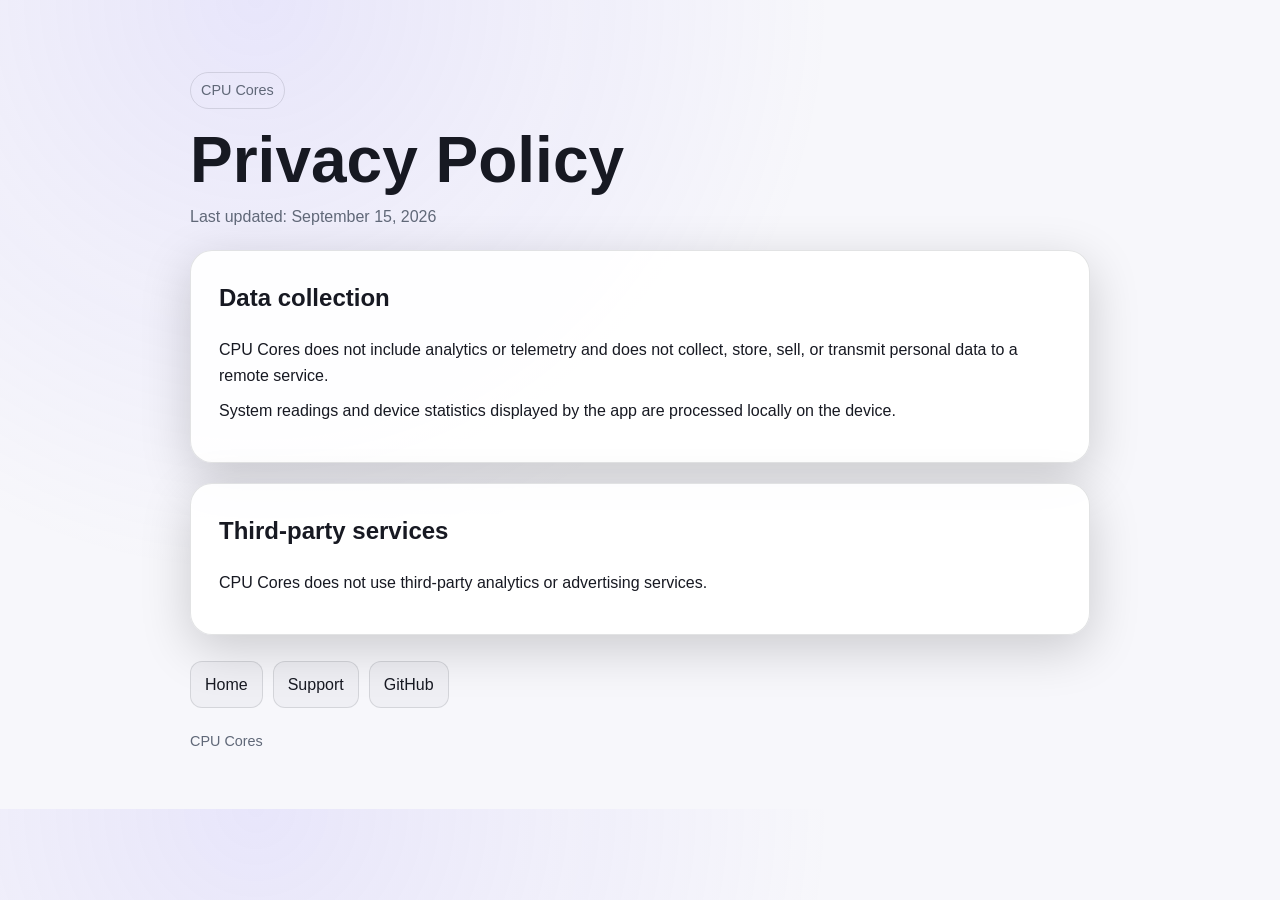
==== docs/privacy/index.html @ 41ba6942 "Added pages" ====
<!doctype html>
<html lang="en">
<head>
  <meta charset="utf-8">
  <meta name="viewport" content="width=device-width, initial-scale=1">
  <meta name="description" content="CPU Cores Privacy Policy">
  <title>Privacy Policy — CPU Cores</title>
  <link rel="stylesheet" href="../style.css">
</head>
<body>
  <main>
    <span class="badge">CPU Cores</span>
    <h1>Privacy Policy</h1>
    <p class="muted">Last updated: September 15, 2026</p>

    <section class="card">
      <h2>Data collection</h2>
      <p>CPU Cores does not include analytics or telemetry and does not collect,
      store, sell, or transmit personal data to a remote service.</p>
      <p>System readings and device statistics displayed by the app are processed
      locally on the device.</p>
    </section>

    <section class="card">
      <h2>Third-party services</h2>
      <p>CPU Cores does not use third-party analytics or advertising services.</p>
    </section>

    <nav>
      <a href="../">Home</a>
      <a href="../support/">Support</a>
      <a href="https://github.com/Lampadina17/CpuCores">GitHub</a>
    </nav>

    <footer>CPU Cores</footer>
  </main>
</body>
</html>
---- docs/style.css ----
:root {
  color-scheme: light dark;
  --bg: #0b0d12;
  --card: #151922;
  --text: #f5f7fb;
  --muted: #aab2c0;
  --accent: #8b7cf6;
  --border: rgba(255,255,255,.10);
}

* { box-sizing: border-box; }

html { font-family: -apple-system, BlinkMacSystemFont, "Segoe UI", sans-serif; }

body {
  margin: 0;
  background:
    radial-gradient(circle at 20% 0%, rgba(139,124,246,.22), transparent 36rem),
    var(--bg);
  color: var(--text);
  line-height: 1.6;
}

main {
  width: min(900px, calc(100% - 32px));
  margin: 0 auto;
  padding: 72px 0 56px;
}

.card {
  background: color-mix(in srgb, var(--card) 92%, transparent);
  border: 1px solid var(--border);
  border-radius: 22px;
  padding: 28px;
  margin: 20px 0;
  box-shadow: 0 14px 50px rgba(0,0,0,.18);
}

h1 { font-size: clamp(2.2rem, 6vw, 4rem); margin: 0 0 8px; line-height: 1.05; }
h2 { margin-top: 0; }
p { margin: 10px 0; }
.muted { color: var(--muted); }
.badge {
  display: inline-block;
  padding: 6px 10px;
  border: 1px solid var(--border);
  border-radius: 999px;
  color: var(--muted);
  font-size: .9rem;
  margin-bottom: 18px;
}

nav {
  display: flex;
  gap: 10px;
  flex-wrap: wrap;
  margin: 26px 0 4px;
}

a.button, nav a {
  color: var(--text);
  text-decoration: none;
  border: 1px solid var(--border);
  border-radius: 12px;
  padding: 10px 14px;
  background: rgba(255,255,255,.04);
}

a.button:hover, nav a:hover { border-color: rgba(139,124,246,.8); }

a { color: #b9b0ff; }

ul { padding-left: 1.25rem; }

footer {
  color: var(--muted);
  font-size: .9rem;
  padding-top: 18px;
}

@media (prefers-color-scheme: light) {
  :root {
    --bg: #f7f7fb;
    --card: #ffffff;
    --text: #171922;
    --muted: #606878;
    --border: rgba(20,24,36,.12);
  }
  body {
    background:
      radial-gradient(circle at 20% 0%, rgba(139,124,246,.14), transparent 36rem),
      var(--bg);
  }
  a.button, nav a { background: rgba(20,24,36,.03); }
}
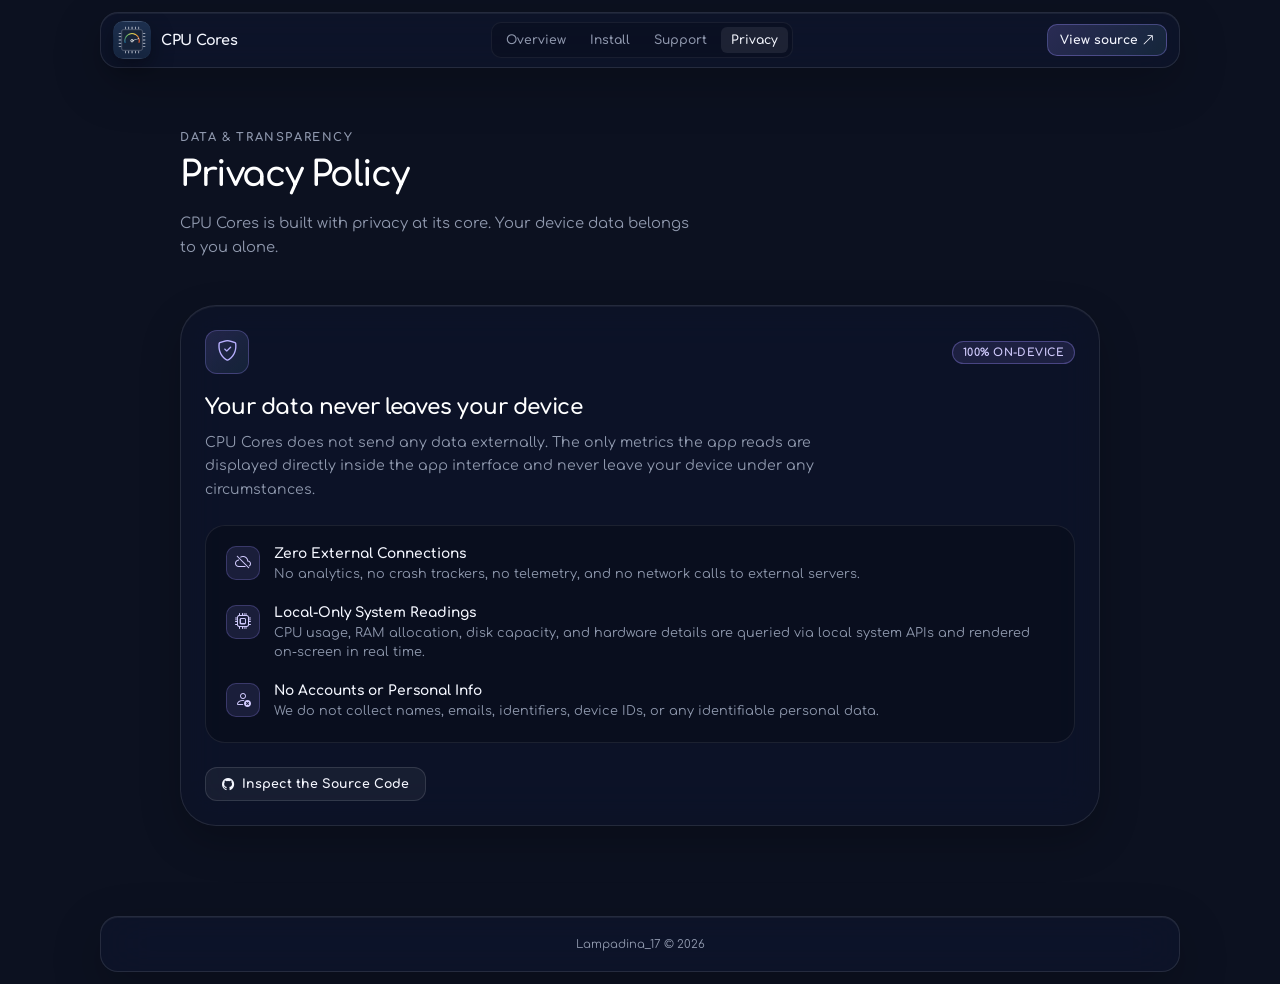
==== commit 9c5bd208: "Rinnova il sito web" ====
--- a/docs/privacy/index.html
+++ b/docs/privacy/index.html
@@ -1,38 +1,86 @@
 <!doctype html>
 <html lang="en">
+
 <head>
   <meta charset="utf-8">
   <meta name="viewport" content="width=device-width, initial-scale=1">
-  <meta name="description" content="CPU Cores Privacy Policy">
-  <title>Privacy Policy — CPU Cores</title>
+  <meta name="theme-color" content="#0b1024">
+  <meta name="description" content="CPU Cores privacy policy. No analytics, tracking or remote collection.">
+  <meta property="og:title" content="Privacy — CPU Cores">
+  <meta property="og:description"
+    content="No analytics, no accounts and no remote collection. Your system readings stay on device.">
+  <meta property="og:image" content="https://lampadina17.github.io/CpuCores/og.png">
+  <meta property="og:type" content="website">
+  <meta property="og:url" content="https://lampadina17.github.io/CpuCores/privacy/">
+  <meta name="twitter:card" content="summary_large_image">
+  <title>Privacy — CPU Cores</title>
+  <link rel="icon" href="../icon.png">
+  <link rel="stylesheet" href="../vendor/bootstrap-icons/bootstrap-icons.min.css">
   <link rel="stylesheet" href="../style.css">
+  <script src="../layout.js" defer></script>
 </head>
+
 <body>
-  <main>
-    <span class="badge">CPU Cores</span>
-    <h1>Privacy Policy</h1>
-    <p class="muted">Last updated: September 15, 2026</p>
+  <site-header page="privacy"></site-header>
+  <main class="page-container">
+    <section class="privacy-section">
+      <header class="privacy-header">
+        <p class="privacy-kicker">Data & Transparency</p>
+        <h1 class="privacy-title">Privacy Policy</h1>
+        <p class="privacy-lead">CPU Cores is built with privacy at its core. Your device data belongs to you alone.</p>
+      </header>
 
-    <section class="card">
-      <h2>Data collection</h2>
-      <p>CPU Cores does not include analytics or telemetry and does not collect,
-      store, sell, or transmit personal data to a remote service.</p>
-      <p>System readings and device statistics displayed by the app are processed
-      locally on the device.</p>
+      <div class="privacy-grid">
+        <article class="privacy-card glass-panel">
+          <div class="privacy-card-top">
+            <div class="privacy-icon-box">
+              <i class="bi bi-shield-check" aria-hidden="true"></i>
+            </div>
+            <span class="privacy-tag">100% On-Device</span>
+          </div>
+
+          <h2 class="privacy-card-name">Your data never leaves your device</h2>
+          <p class="privacy-card-desc">
+            CPU Cores does not send any data externally. The only metrics the app reads are displayed directly inside the app interface and never leave your device under any circumstances.
+          </p>
+
+          <div class="privacy-points">
+            <div class="privacy-point-item">
+              <div class="privacy-point-icon"><i class="bi bi-cloud-slash" aria-hidden="true"></i></div>
+              <div>
+                <strong>Zero External Connections</strong>
+                <p>No analytics, no crash trackers, no telemetry, and no network calls to external servers.</p>
+              </div>
+            </div>
+
+            <div class="privacy-point-item">
+              <div class="privacy-point-icon"><i class="bi bi-cpu" aria-hidden="true"></i></div>
+              <div>
+                <strong>Local-Only System Readings</strong>
+                <p>CPU usage, RAM allocation, disk capacity, and hardware details are queried via local system APIs and rendered on-screen in real time.</p>
+              </div>
+            </div>
+
+            <div class="privacy-point-item">
+              <div class="privacy-point-icon"><i class="bi bi-person-x" aria-hidden="true"></i></div>
+              <div>
+                <strong>No Accounts or Personal Info</strong>
+                <p>We do not collect names, emails, identifiers, device IDs, or any identifiable personal data.</p>
+              </div>
+            </div>
+          </div>
+
+          <div class="privacy-actions">
+            <a class="button button-secondary" href="https://github.com/Lampadina17/CpuCores" target="_blank" rel="noopener">
+              <i class="bi bi-github" aria-hidden="true"></i>
+              <span>Inspect the Source Code</span>
+            </a>
+          </div>
+        </article>
+      </div>
     </section>
+  </main>
+  <site-footer></site-footer>
+</body>
 
-    <section class="card">
-      <h2>Third-party services</h2>
-      <p>CPU Cores does not use third-party analytics or advertising services.</p>
-    </section>
-
-    <nav>
-      <a href="../">Home</a>
-      <a href="../support/">Support</a>
-      <a href="https://github.com/Lampadina17/CpuCores">GitHub</a>
-    </nav>
-
-    <footer>CPU Cores</footer>
-  </main>
-</body>
-</html>
+</html>
--- a/docs/style.css
+++ b/docs/style.css
@@ -1,95 +1,1244 @@
+@font-face {
+  font-family: "Comfortaa";
+  src: url("./fonts/Comfortaa-Variable.ttf") format("truetype");
+  font-style: normal;
+  font-weight: 300 700;
+  font-display: swap;
+}
+
 :root {
-  color-scheme: light dark;
-  --bg: #0b0d12;
-  --card: #151922;
-  --text: #f5f7fb;
-  --muted: #aab2c0;
-  --accent: #8b7cf6;
-  --border: rgba(255,255,255,.10);
-}
-
-* { box-sizing: border-box; }
-
-html { font-family: -apple-system, BlinkMacSystemFont, "Segoe UI", sans-serif; }
+  color-scheme: dark;
+  --bg: #0c1120;
+  --text: #f5f7ff;
+  --muted: #8f98ad;
+  --line: rgba(255, 255, 255, 0.1);
+  --font: "Comfortaa", -apple-system, BlinkMacSystemFont, "Segoe UI", sans-serif;
+}
+
+* {
+  box-sizing: border-box;
+}
+
+html {
+  font-family: var(--font);
+}
 
 body {
+  display: flex;
+  flex-direction: column;
+  min-width: 320px;
+  min-height: 100vh;
   margin: 0;
-  background:
-    radial-gradient(circle at 20% 0%, rgba(139,124,246,.22), transparent 36rem),
-    var(--bg);
+  overflow-x: hidden;
+  background: var(--bg);
   color: var(--text);
-  line-height: 1.6;
-}
-
-main {
-  width: min(900px, calc(100% - 32px));
-  margin: 0 auto;
-  padding: 72px 0 56px;
-}
-
-.card {
-  background: color-mix(in srgb, var(--card) 92%, transparent);
-  border: 1px solid var(--border);
-  border-radius: 22px;
-  padding: 28px;
-  margin: 20px 0;
-  box-shadow: 0 14px 50px rgba(0,0,0,.18);
-}
-
-h1 { font-size: clamp(2.2rem, 6vw, 4rem); margin: 0 0 8px; line-height: 1.05; }
-h2 { margin-top: 0; }
-p { margin: 10px 0; }
-.muted { color: var(--muted); }
-.badge {
-  display: inline-block;
+  -webkit-font-smoothing: antialiased;
+}
+
+.bi {
+  flex: 0 0 auto;
+}
+
+.glass-panel {
+  border: 1px solid var(--line);
+  -webkit-backdrop-filter: blur(24px) saturate(135%);
+  backdrop-filter: blur(24px) saturate(135%);
+}
+
+site-header,
+site-footer {
+  display: contents;
+}
+
+.site-header {
+  position: sticky;
+  z-index: 20;
+  top: 12px;
+  width: min(1080px, calc(100% - 32px));
+  margin: 12px auto 0;
+}
+
+.nav-shell {
+  display: grid;
+  grid-template-columns: auto minmax(0, 1fr) auto;
+  align-items: center;
+  column-gap: 12px;
+  min-height: 56px;
+  padding: 8px 12px;
+  border-radius: 18px;
+  background: rgba(15, 21, 43, 0.72);
+  box-shadow: 0 16px 50px rgba(0, 0, 0, 0.22), inset 0 1px 0 rgba(255, 255, 255, 0.06);
+}
+
+.brand {
+  display: inline-flex;
+  align-items: center;
+  justify-self: start;
+  gap: 10px;
+  color: var(--text);
+  font-size: 0.9rem;
+  font-weight: 700;
+  letter-spacing: -0.02em;
+  text-decoration: none;
+}
+
+.brand img {
+  border-radius: 10px;
+  box-shadow: 0 8px 22px rgba(0, 0, 0, 0.35);
+}
+
+.primary-nav {
+  display: flex;
+  align-items: center;
+  justify-self: center;
+  gap: 4px;
+  padding: 4px;
+  border: 1px solid rgba(255, 255, 255, 0.06);
+  border-radius: 10px;
+  background: rgba(0, 0, 0, 0.14);
+}
+
+.primary-nav a {
   padding: 6px 10px;
-  border: 1px solid var(--border);
+  border-radius: 6px;
+  color: var(--muted);
+  font-size: 0.77rem;
+  font-weight: 600;
+  text-decoration: none;
+  transition: background 0.2s ease, color 0.2s ease;
+}
+
+.primary-nav a:hover,
+.primary-nav a.active {
+  color: var(--text);
+  background: rgba(255, 255, 255, 0.08);
+}
+
+.nav-cta {
+  justify-self: end;
+  padding: 8px 12px;
+  border: 1px solid rgba(157, 140, 255, 0.34);
+  border-radius: 10px;
+  background: linear-gradient(135deg, rgba(157, 140, 255, 0.2), rgba(119, 231, 255, 0.09));
+  color: var(--text);
+  font-size: 0.76rem;
+  font-weight: 700;
+  text-decoration: none;
+  transition: transform 0.2s ease, border-color 0.2s ease;
+}
+
+.nav-cta:hover {
+  border-color: rgba(157, 140, 255, 0.7);
+  transform: translateY(-1px);
+}
+
+.site-footer {
+  display: flex;
+  align-items: center;
+  justify-content: center;
+  width: min(1080px, calc(100% - 32px));
+  min-height: 56px;
+  margin: auto auto 12px;
+  padding: 12px 20px;
+  border: 1px solid var(--line);
+  border-radius: 18px;
+  background: rgba(15, 21, 43, 0.72);
+  box-shadow: 0 16px 50px rgba(0, 0, 0, 0.22), inset 0 1px 0 rgba(255, 255, 255, 0.06);
+  -webkit-backdrop-filter: blur(24px) saturate(135%);
+  backdrop-filter: blur(24px) saturate(135%);
+  color: var(--muted);
+  font-size: 0.72rem;
+  text-align: center;
+}
+
+.site-footer p {
+  margin: 0;
+}
+
+.overview {
+  display: grid;
+  flex: 1;
+  place-items: center;
+  width: min(920px, calc(100% - 96px));
+  margin-inline: auto;
+}
+
+.overview-hero {
+  display: grid;
+  grid-template-columns: minmax(0, 1.25fr) auto;
+  align-items: center;
+  justify-content: space-between;
+  gap: clamp(32px, 5vw, 72px);
+  width: 100%;
+  padding: clamp(36px, 6vh, 64px) 0;
+}
+
+.overview-copy {
+  display: flex;
+  flex-direction: column;
+  align-items: flex-start;
+  text-align: left;
+  max-width: 540px;
+}
+
+.overview-kicker {
+  margin: 0 0 14px;
+  color: var(--muted);
+  font-size: 0.72rem;
+  font-weight: 700;
+  letter-spacing: 0.14em;
+  text-transform: uppercase;
+}
+
+.overview-title {
+  margin: 0;
+  color: #fff;
+  font-size: 2.2rem;
+  font-weight: 650;
+  letter-spacing: -0.04em;
+  line-height: 1.1;
+  text-align: left;
+  overflow-wrap: break-word;
+  word-break: break-word;
+}
+
+.overview-lead {
+  max-width: 460px;
+  margin: 18px 0 0;
+  color: var(--muted);
+  font-size: 0.9rem;
+  line-height: 1.7;
+  text-align: left;
+}
+
+.overview-device {
+  display: flex;
+  justify-content: flex-end;
+  align-items: center;
+}
+
+.iphone-se {
+  position: relative;
+  width: min(260px, 72vw);
+  max-width: 260px;
+  padding: 53px 9px 60px;
+  border: 1px solid rgba(255, 255, 255, 0.18);
+  border-radius: 41px;
+  background: linear-gradient(145deg, #252c3d, #10151f);
+  box-shadow: 0 28px 65px rgba(0, 0, 0, 0.38), inset 0 1px 0 rgba(255, 255, 255, 0.18);
+}
+
+.iphone-se img {
+  display: block;
+  width: 100%;
+  border: 1px solid rgba(255, 255, 255, 0.08);
+  border-radius: 3px;
+}
+
+.iphone-se-top {
+  position: absolute;
+  top: 0;
+  left: 0;
+  width: 100%;
+  height: 53px;
+}
+
+.iphone-se-top::before {
+  position: absolute;
+  top: 25px;
+  left: 50%;
+  width: 47px;
+  height: 4px;
   border-radius: 999px;
-  color: var(--muted);
-  font-size: .9rem;
-  margin-bottom: 18px;
-}
-
-nav {
-  display: flex;
+  background: #080b12;
+  content: "";
+  transform: translateX(-50%);
+}
+
+.iphone-se-top span {
+  position: absolute;
+  top: 21px;
+  left: calc(50% - 49px);
+  width: 8px;
+  height: 8px;
+  border-radius: 50%;
+  background: #080b12;
+}
+
+.iphone-se-home {
+  position: absolute;
+  bottom: 10px;
+  left: 50%;
+  width: 40px;
+  height: 40px;
+  border: 1px solid #485066;
+  border-radius: 50%;
+  background: #141a27;
+  box-shadow: inset 0 0 0 1px rgba(0, 0, 0, 0.4);
+  transform: translateX(-50%);
+}
+
+/* Features Section */
+.overview-features {
+  width: 100%;
+  padding: clamp(64px, 10vh, 96px) 0 clamp(72px, 11vh, 120px);
+  border-top: 1px solid var(--line);
+  scroll-margin-top: 90px;
+}
+
+.features-header {
+  max-width: 600px;
+  margin-bottom: clamp(32px, 5vh, 48px);
+}
+
+.features-kicker {
+  margin: 0 0 12px;
+  color: var(--muted);
+  font-size: 0.72rem;
+  font-weight: 700;
+  letter-spacing: 0.14em;
+  text-transform: uppercase;
+}
+
+.features-title {
+  margin: 0;
+  color: #fff;
+  font-size: 1.95rem;
+  font-weight: 650;
+  letter-spacing: -0.035em;
+  line-height: 1.15;
+}
+
+.features-subtitle {
+  margin: 14px 0 0;
+  color: var(--muted);
+  font-size: 0.88rem;
+  line-height: 1.65;
+}
+
+.features-grid {
+  display: grid;
+  grid-template-columns: repeat(2, minmax(0, 1fr));
+  gap: 20px;
+  width: 100%;
+}
+
+.feature-card {
+  display: flex;
+  flex-direction: column;
+  padding: 20px;
+  border-radius: 32px;
+  background: rgba(15, 21, 43, 0.5);
+  box-shadow: 0 16px 40px rgba(0, 0, 0, 0.22), inset 0 1px 0 rgba(255, 255, 255, 0.05);
+  transition: transform 0.25s ease, border-color 0.25s ease, background 0.25s ease;
+}
+
+.feature-card:hover {
+  transform: translateY(-2px);
+  border-color: rgba(255, 255, 255, 0.18);
+  background: rgba(18, 26, 54, 0.65);
+}
+
+.feature-icon-box {
+  display: inline-flex;
+  align-items: center;
+  justify-content: center;
+  width: 44px;
+  height: 44px;
+  margin-bottom: 20px;
+  border: 1px solid rgba(157, 140, 255, 0.28);
+  border-radius: 12px;
+  background: linear-gradient(135deg, rgba(157, 140, 255, 0.16), rgba(119, 231, 255, 0.08));
+  color: #b8b0ff;
+  font-size: 1.3rem;
+}
+
+.feature-name {
+  margin: 0 0 10px;
+  color: #fff;
+  font-size: 1.15rem;
+  font-weight: 650;
+  letter-spacing: -0.02em;
+  line-height: 1.3;
+}
+
+.feature-desc {
+  margin: 0;
+  color: var(--muted);
+  font-size: 0.86rem;
+  line-height: 1.65;
+}
+
+.feature-card-featured {
+  grid-column: 1 / -1;
+  background: linear-gradient(145deg, rgba(24, 30, 60, 0.65), rgba(15, 21, 43, 0.55));
+  border-color: rgba(157, 140, 255, 0.22);
+}
+
+.feature-card-featured:hover {
+  border-color: rgba(157, 140, 255, 0.45);
+}
+
+.feature-card-top {
+  display: flex;
+  align-items: center;
+  justify-content: space-between;
+  gap: 12px;
+  margin-bottom: 20px;
+}
+
+.feature-card-top .feature-icon-box {
+  margin-bottom: 0;
+}
+
+.feature-tag {
+  display: inline-flex;
+  align-items: center;
+  padding: 4px 10px;
+  border: 1px solid rgba(157, 140, 255, 0.35);
+  border-radius: 999px;
+  background: rgba(157, 140, 255, 0.12);
+  color: #d2ccff;
+  font-size: 0.68rem;
+  font-weight: 700;
+  letter-spacing: 0.04em;
+  text-transform: uppercase;
+}
+
+/* Common Page Container & Install Section */
+.page-container {
+  display: flex;
+  flex-direction: column;
+  flex: 1;
+  width: min(920px, calc(100% - 96px));
+  margin-inline: auto;
+  padding: clamp(40px, 7vh, 72px) 0 clamp(64px, 10vh, 100px);
+}
+
+.install-section {
+  width: 100%;
+}
+
+.install-header {
+  max-width: 600px;
+  margin-bottom: clamp(32px, 5vh, 48px);
+}
+
+.install-kicker {
+  margin: 0 0 12px;
+  color: var(--muted);
+  font-size: 0.72rem;
+  font-weight: 700;
+  letter-spacing: 0.14em;
+  text-transform: uppercase;
+}
+
+.install-title {
+  margin: 0;
+  color: #fff;
+  font-size: 2.2rem;
+  font-weight: 650;
+  letter-spacing: -0.04em;
+  line-height: 1.1;
+}
+
+.install-lead {
+  max-width: 500px;
+  margin: 16px 0 0;
+  color: var(--muted);
+  font-size: 0.92rem;
+  line-height: 1.68;
+}
+
+.install-grid {
+  display: grid;
+  grid-template-columns: repeat(2, minmax(0, 1fr));
+  gap: 20px;
+  width: 100%;
+}
+
+.install-card {
+  display: flex;
+  flex-direction: column;
+  padding: 20px;
+  border-radius: 32px;
+  background: rgba(15, 21, 43, 0.5);
+  box-shadow: 0 16px 40px rgba(0, 0, 0, 0.22), inset 0 1px 0 rgba(255, 255, 255, 0.05);
+  transition: transform 0.25s ease, border-color 0.25s ease, background 0.25s ease;
+}
+
+.install-card:hover {
+  transform: translateY(-2px);
+  border-color: rgba(255, 255, 255, 0.18);
+  background: rgba(18, 26, 54, 0.65);
+}
+
+.install-card-featured {
+  grid-column: 1 / -1;
+  background: linear-gradient(145deg, rgba(24, 30, 60, 0.65), rgba(15, 21, 43, 0.55));
+  border-color: rgba(157, 140, 255, 0.22);
+}
+
+.install-card-featured:hover {
+  border-color: rgba(157, 140, 255, 0.45);
+}
+
+.install-card-top {
+  display: flex;
+  align-items: center;
+  justify-content: space-between;
+  gap: 12px;
+  margin-bottom: 20px;
+}
+
+.install-icon-box {
+  display: inline-flex;
+  align-items: center;
+  justify-content: center;
+  width: 44px;
+  height: 44px;
+  border: 1px solid rgba(157, 140, 255, 0.28);
+  border-radius: 12px;
+  background: linear-gradient(135deg, rgba(157, 140, 255, 0.16), rgba(119, 231, 255, 0.08));
+  color: #b8b0ff;
+  font-size: 1.3rem;
+}
+
+.install-tag {
+  display: inline-flex;
+  align-items: center;
+  padding: 4px 10px;
+  border: 1px solid rgba(255, 255, 255, 0.12);
+  border-radius: 999px;
+  background: rgba(255, 255, 255, 0.05);
+  color: var(--muted);
+  font-size: 0.68rem;
+  font-weight: 700;
+  letter-spacing: 0.04em;
+  text-transform: uppercase;
+}
+
+.install-tag-accent {
+  border-color: rgba(157, 140, 255, 0.35);
+  background: rgba(157, 140, 255, 0.12);
+  color: #d2ccff;
+}
+
+.install-card-name {
+  margin: 0 0 10px;
+  color: #fff;
+  font-size: 1.25rem;
+  font-weight: 650;
+  letter-spacing: -0.02em;
+  line-height: 1.25;
+}
+
+.install-card-desc {
+  margin: 0;
+  color: var(--muted);
+  font-size: 0.86rem;
+  line-height: 1.65;
+}
+
+.install-source-box {
+  display: flex;
+  flex-direction: column;
+  gap: 6px;
+  margin-top: 16px;
+  padding: 10px 14px;
+  border: 1px solid rgba(255, 255, 255, 0.08);
+  border-radius: 12px;
+  background: rgba(0, 0, 0, 0.25);
+}
+
+.install-source-label {
+  color: var(--muted);
+  font-size: 0.68rem;
+  font-weight: 700;
+  text-transform: uppercase;
+  letter-spacing: 0.06em;
+}
+
+.install-source-code {
+  color: #d6e2ff;
+  font-size: 0.65rem;
+  font-family: ui-monospace, SFMono-Regular, Menlo, Monaco, Consolas, monospace;
+  overflow-x: auto;
+  word-break: break-all;
+}
+
+.install-meta-info {
+  margin-top: 16px;
+  color: var(--muted);
+  font-size: 0.78rem;
+}
+
+.install-meta-item {
+  display: inline-flex;
+  align-items: center;
+  gap: 6px;
+}
+
+.install-actions {
+  display: flex;
+  flex-wrap: wrap;
   gap: 10px;
+  margin-top: auto;
+  padding-top: 22px;
+}
+
+/* Button Component */
+.button {
+  display: inline-flex;
+  align-items: center;
+  justify-content: center;
+  gap: 8px;
+  padding: 9px 16px;
+  border-radius: 12px;
+  font-size: 0.78rem;
+  font-weight: 700;
+  text-decoration: none;
+  transition: transform 0.2s ease, border-color 0.2s ease, background 0.2s ease, box-shadow 0.2s ease;
+}
+
+.button:hover {
+  transform: translateY(-1px);
+}
+
+.button-primary {
+  border: 1px solid rgba(157, 140, 255, 0.4);
+  background: linear-gradient(135deg, rgba(157, 140, 255, 0.24), rgba(119, 231, 255, 0.12));
+  color: #fff;
+  box-shadow: 0 4px 18px rgba(0, 0, 0, 0.25);
+}
+
+.button-primary:hover {
+  border-color: rgba(157, 140, 255, 0.8);
+  box-shadow: 0 6px 22px rgba(157, 140, 255, 0.25);
+}
+
+.button-secondary {
+  border: 1px solid rgba(255, 255, 255, 0.12);
+  background: rgba(255, 255, 255, 0.05);
+  color: var(--text);
+}
+
+.button-secondary:hover {
+  border-color: rgba(255, 255, 255, 0.28);
+  background: rgba(255, 255, 255, 0.09);
+}
+
+/* Support Page Styles */
+.support-section {
+  width: 100%;
+}
+
+.support-header {
+  max-width: 600px;
+  margin-bottom: clamp(32px, 5vh, 48px);
+}
+
+.support-kicker {
+  margin: 0 0 12px;
+  color: var(--muted);
+  font-size: 0.72rem;
+  font-weight: 700;
+  letter-spacing: 0.14em;
+  text-transform: uppercase;
+}
+
+.support-title {
+  margin: 0;
+  color: #fff;
+  font-size: 2.2rem;
+  font-weight: 650;
+  letter-spacing: -0.04em;
+  line-height: 1.1;
+}
+
+.support-lead {
+  max-width: 520px;
+  margin: 16px 0 0;
+  color: var(--muted);
+  font-size: 0.92rem;
+  line-height: 1.68;
+}
+
+.support-grid {
+  display: grid;
+  grid-template-columns: 1fr;
+  width: 100%;
+}
+
+.support-card {
+  display: flex;
+  flex-direction: column;
+  padding: 24px;
+  border-radius: 36px;
+  background: rgba(15, 21, 43, 0.5);
+  box-shadow: 0 16px 40px rgba(0, 0, 0, 0.22), inset 0 1px 0 rgba(255, 255, 255, 0.05);
+}
+
+.support-card-top {
+  display: flex;
+  align-items: center;
+  justify-content: space-between;
+  gap: 12px;
+  margin-bottom: 20px;
+}
+
+.support-icon-box {
+  display: inline-flex;
+  align-items: center;
+  justify-content: center;
+  width: 44px;
+  height: 44px;
+  border: 1px solid rgba(157, 140, 255, 0.28);
+  border-radius: 12px;
+  background: linear-gradient(135deg, rgba(157, 140, 255, 0.16), rgba(119, 231, 255, 0.08));
+  color: #b8b0ff;
+  font-size: 1.3rem;
+}
+
+.support-tag {
+  display: inline-flex;
+  align-items: center;
+  padding: 4px 10px;
+  border: 1px solid rgba(157, 140, 255, 0.35);
+  border-radius: 999px;
+  background: rgba(157, 140, 255, 0.12);
+  color: #d2ccff;
+  font-size: 0.68rem;
+  font-weight: 700;
+  letter-spacing: 0.04em;
+  text-transform: uppercase;
+}
+
+.support-card-name {
+  margin: 0 0 10px;
+  color: #fff;
+  font-size: 1.35rem;
+  font-weight: 650;
+  letter-spacing: -0.02em;
+  line-height: 1.25;
+}
+
+.support-card-desc {
+  max-width: 680px;
+  margin: 0;
+  color: var(--muted);
+  font-size: 0.88rem;
+  line-height: 1.65;
+}
+
+.support-checklist {
+  margin-top: 24px;
+  padding: 20px;
+  border: 1px solid rgba(255, 255, 255, 0.08);
+  border-radius: 20px;
+  background: rgba(0, 0, 0, 0.2);
+}
+
+.support-checklist-title {
+  margin: 0 0 16px;
+  color: #fff;
+  font-size: 0.88rem;
+  font-weight: 700;
+  letter-spacing: -0.01em;
+}
+
+.support-list {
+  display: flex;
+  flex-direction: column;
+  gap: 16px;
+  margin: 0;
+  padding: 0;
+  list-style: none;
+}
+
+.support-list li {
+  display: flex;
+  align-items: flex-start;
+  gap: 12px;
+}
+
+.support-list-bullet {
+  display: inline-flex;
+  align-items: center;
+  justify-content: center;
+  width: 22px;
+  height: 22px;
+  margin-top: 2px;
+  border-radius: 6px;
+  background: rgba(157, 140, 255, 0.16);
+  border: 1px solid rgba(157, 140, 255, 0.3);
+  color: #d2ccff;
+  font-size: 0.82rem;
+  flex: 0 0 auto;
+}
+
+.support-list li strong {
+  display: block;
+  color: #f5f7ff;
+  font-size: 0.86rem;
+  font-weight: 650;
+}
+
+.support-list li p {
+  margin: 4px 0 0;
+  color: var(--muted);
+  font-size: 0.8rem;
+  line-height: 1.55;
+}
+
+.support-actions {
+  display: flex;
   flex-wrap: wrap;
-  margin: 26px 0 4px;
-}
-
-a.button, nav a {
-  color: var(--text);
-  text-decoration: none;
-  border: 1px solid var(--border);
+  gap: 10px;
+  margin-top: 24px;
+}
+
+/* Privacy Page Styles */
+.privacy-section {
+  width: 100%;
+}
+
+.privacy-header {
+  max-width: 600px;
+  margin-bottom: clamp(32px, 5vh, 48px);
+}
+
+.privacy-kicker {
+  margin: 0 0 12px;
+  color: var(--muted);
+  font-size: 0.72rem;
+  font-weight: 700;
+  letter-spacing: 0.14em;
+  text-transform: uppercase;
+}
+
+.privacy-title {
+  margin: 0;
+  color: #fff;
+  font-size: 2.2rem;
+  font-weight: 650;
+  letter-spacing: -0.04em;
+  line-height: 1.1;
+}
+
+.privacy-lead {
+  max-width: 520px;
+  margin: 16px 0 0;
+  color: var(--muted);
+  font-size: 0.92rem;
+  line-height: 1.68;
+}
+
+.privacy-grid {
+  display: grid;
+  grid-template-columns: 1fr;
+  width: 100%;
+}
+
+.privacy-card {
+  display: flex;
+  flex-direction: column;
+  padding: 24px;
+  border-radius: 36px;
+  background: rgba(15, 21, 43, 0.5);
+  box-shadow: 0 16px 40px rgba(0, 0, 0, 0.22), inset 0 1px 0 rgba(255, 255, 255, 0.05);
+}
+
+.privacy-card-top {
+  display: flex;
+  align-items: center;
+  justify-content: space-between;
+  gap: 12px;
+  margin-bottom: 20px;
+}
+
+.privacy-icon-box {
+  display: inline-flex;
+  align-items: center;
+  justify-content: center;
+  width: 44px;
+  height: 44px;
+  border: 1px solid rgba(157, 140, 255, 0.28);
   border-radius: 12px;
-  padding: 10px 14px;
-  background: rgba(255,255,255,.04);
-}
-
-a.button:hover, nav a:hover { border-color: rgba(139,124,246,.8); }
-
-a { color: #b9b0ff; }
-
-ul { padding-left: 1.25rem; }
-
-footer {
-  color: var(--muted);
-  font-size: .9rem;
-  padding-top: 18px;
-}
-
-@media (prefers-color-scheme: light) {
-  :root {
-    --bg: #f7f7fb;
-    --card: #ffffff;
-    --text: #171922;
-    --muted: #606878;
-    --border: rgba(20,24,36,.12);
-  }
-  body {
-    background:
-      radial-gradient(circle at 20% 0%, rgba(139,124,246,.14), transparent 36rem),
-      var(--bg);
-  }
-  a.button, nav a { background: rgba(20,24,36,.03); }
-}
+  background: linear-gradient(135deg, rgba(157, 140, 255, 0.16), rgba(119, 231, 255, 0.08));
+  color: #b8b0ff;
+  font-size: 1.3rem;
+}
+
+.privacy-tag {
+  display: inline-flex;
+  align-items: center;
+  padding: 4px 10px;
+  border: 1px solid rgba(157, 140, 255, 0.35);
+  border-radius: 999px;
+  background: rgba(157, 140, 255, 0.12);
+  color: #d2ccff;
+  font-size: 0.68rem;
+  font-weight: 700;
+  letter-spacing: 0.04em;
+  text-transform: uppercase;
+}
+
+.privacy-card-name {
+  margin: 0 0 10px;
+  color: #fff;
+  font-size: 1.35rem;
+  font-weight: 650;
+  letter-spacing: -0.02em;
+  line-height: 1.25;
+}
+
+.privacy-card-desc {
+  max-width: 680px;
+  margin: 0;
+  color: var(--muted);
+  font-size: 0.88rem;
+  line-height: 1.65;
+}
+
+.privacy-points {
+  display: flex;
+  flex-direction: column;
+  gap: 20px;
+  margin-top: 24px;
+  padding: 20px;
+  border: 1px solid rgba(255, 255, 255, 0.08);
+  border-radius: 20px;
+  background: rgba(0, 0, 0, 0.2);
+}
+
+.privacy-point-item {
+  display: flex;
+  align-items: flex-start;
+  gap: 14px;
+}
+
+.privacy-point-icon {
+  display: inline-flex;
+  align-items: center;
+  justify-content: center;
+  width: 34px;
+  height: 34px;
+  flex: 0 0 auto;
+  border-radius: 10px;
+  background: rgba(157, 140, 255, 0.12);
+  border: 1px solid rgba(157, 140, 255, 0.25);
+  color: #d2ccff;
+  font-size: 1rem;
+}
+
+.privacy-point-item strong {
+  display: block;
+  color: #f5f7ff;
+  font-size: 0.86rem;
+  font-weight: 650;
+}
+
+.privacy-point-item p {
+  margin: 4px 0 0;
+  color: var(--muted);
+  font-size: 0.8rem;
+  line-height: 1.55;
+}
+
+.privacy-actions {
+  display: flex;
+  flex-wrap: wrap;
+  gap: 10px;
+  margin-top: 24px;
+}
+
+@media (max-width: 860px) {
+  .overview-hero {
+    gap: 40px;
+    padding: 44px 0;
+  }
+}
+
+@media (max-width: 720px) {
+  .overview-hero {
+    grid-template-columns: 1fr;
+    gap: 36px;
+    padding: 40px 0 32px;
+    text-align: center;
+  }
+
+  .overview-copy {
+    display: flex;
+    align-items: center;
+    flex-direction: column;
+    text-align: center;
+    max-width: 520px;
+    margin-inline: auto;
+  }
+
+  .overview-title {
+    font-size: clamp(1.9rem, 7.5vw, 2.75rem);
+    letter-spacing: -0.03em;
+    text-align: center;
+  }
+
+  .overview-lead {
+    margin-top: 16px;
+    font-size: 0.95rem;
+    text-align: center;
+  }
+
+  .overview-device {
+    justify-content: center;
+    width: 100%;
+    margin-inline: auto;
+  }
+
+  .iphone-se {
+    width: min(240px, 70vw);
+    padding: 46px 8px 52px;
+    border-radius: 36px;
+    margin-inline: auto;
+  }
+
+  .features-header {
+    text-align: center;
+    margin-inline: auto;
+  }
+
+  .features-grid {
+    grid-template-columns: 1fr;
+    gap: 16px;
+  }
+
+  .feature-card {
+    padding: 18px;
+    border-radius: 30px;
+  }
+
+  .features-title {
+    font-size: 1.7rem;
+  }
+
+  .install-header {
+    text-align: center;
+    margin-inline: auto;
+  }
+
+  .install-lead {
+    margin-inline: auto;
+  }
+
+  .install-grid {
+    grid-template-columns: 1fr;
+    gap: 16px;
+  }
+
+  .install-card {
+    padding: 18px;
+    border-radius: 30px;
+  }
+
+  .install-title {
+    font-size: 1.85rem;
+  }
+
+  .support-header {
+    text-align: center;
+    margin-inline: auto;
+  }
+
+  .support-lead {
+    margin-inline: auto;
+  }
+
+  .support-card {
+    padding: 18px;
+    border-radius: 30px;
+  }
+
+  .support-checklist {
+    padding: 16px;
+    border-radius: 16px;
+  }
+
+  .support-title {
+    font-size: 1.85rem;
+  }
+
+  .privacy-header {
+    text-align: center;
+    margin-inline: auto;
+  }
+
+  .privacy-lead {
+    margin-inline: auto;
+  }
+
+  .privacy-card {
+    padding: 18px;
+    border-radius: 30px;
+  }
+
+  .privacy-points {
+    padding: 16px;
+    border-radius: 16px;
+  }
+
+  .privacy-title {
+    font-size: 1.85rem;
+  }
+
+  .iphone-se-top {
+    height: 46px;
+  }
+
+  .iphone-se-top::before {
+    top: 22px;
+    width: 40px;
+  }
+
+  .iphone-se-top span {
+    top: 19px;
+    left: calc(50% - 42px);
+    width: 7px;
+    height: 7px;
+  }
+
+  .iphone-se-home {
+    bottom: 8px;
+    width: 36px;
+    height: 36px;
+  }
+}
+
+@media (max-width: 640px) {
+  .site-header {
+    top: 10px;
+    width: calc(100% - 24px);
+    margin-top: 10px;
+  }
+
+  .site-footer {
+    width: calc(100% - 24px);
+    min-height: 54px;
+    margin-bottom: 10px;
+    border-radius: 18px;
+  }
+
+  .overview {
+    width: calc(100% - 24px);
+  }
+
+  .page-container {
+    width: calc(100% - 24px);
+    padding: 32px 0 48px;
+  }
+
+  .nav-shell {
+    min-height: 56px;
+    padding: 8px 10px;
+    border-radius: 18px;
+  }
+
+  .primary-nav {
+    gap: 2px;
+    padding: 3px;
+    border-radius: 9px;
+  }
+
+  .primary-nav a {
+    padding: 6px 8px;
+    border-radius: 6px;
+    font-size: 0.68rem;
+  }
+
+  .brand img {
+    width: 34px;
+    height: 34px;
+    border-radius: 9px;
+  }
+
+  .nav-cta {
+    padding: 8px 11px;
+    border-radius: 9px;
+    font-size: 0.76rem;
+  }
+}
+
+@media (max-width: 560px) {
+  .nav-shell {
+    grid-template-columns: 1fr auto;
+  }
+
+  .brand {
+    grid-row: 1;
+  }
+
+  .primary-nav {
+    grid-column: 1 / -1;
+    grid-row: 2;
+    justify-content: center;
+    margin-top: 7px;
+  }
+
+  .nav-cta {
+    grid-column: 2;
+    grid-row: 1;
+  }
+}
+
+@media (max-width: 380px) {
+  .overview-hero {
+    gap: 28px;
+    padding: 28px 0 24px;
+  }
+
+  .overview-title {
+    font-size: clamp(1.65rem, 8.5vw, 2rem);
+  }
+
+  .overview-lead {
+    font-size: 0.88rem;
+    line-height: 1.6;
+  }
+
+  .iphone-se {
+    width: min(215px, 80vw);
+    padding: 42px 7px 48px;
+    border-radius: 32px;
+  }
+
+  .iphone-se-top {
+    height: 42px;
+  }
+
+  .iphone-se-top::before {
+    top: 20px;
+    width: 36px;
+    height: 3px;
+  }
+
+  .iphone-se-top span {
+    top: 18px;
+    left: calc(50% - 37px);
+    width: 6px;
+    height: 6px;
+  }
+
+  .iphone-se-home {
+    bottom: 7px;
+    width: 32px;
+    height: 32px;
+  }
+}
+
+@media (prefers-reduced-motion: reduce) {
+
+  *,
+  *::before,
+  *::after {
+    transition-duration: 0.01ms !important;
+  }
+}
